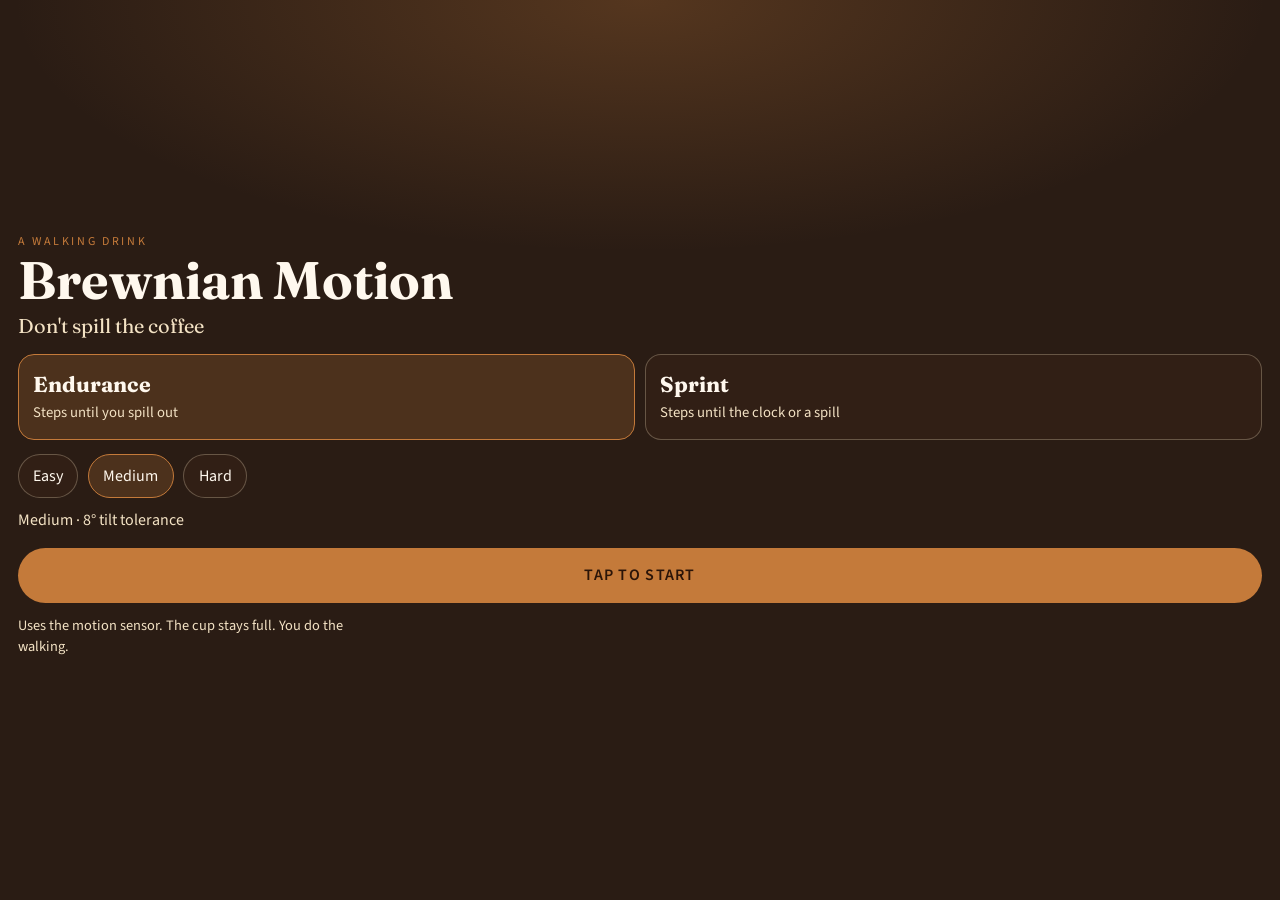
==== coffee/index.html @ e5819803 "Add Brewnian Motion, a phone coffee-carrying game Serve a motion-driven cup at coffee/. The surface " ====
<!doctype html>
<html lang="en">
<head>
  <meta charset="utf-8">
  <meta name="viewport" content="width=device-width, initial-scale=1, viewport-fit=cover">
  <title>Brewnian Motion</title>
  <meta name="description" content="Don't spill the coffee. A phone game on space.example.com.">
  <meta name="theme-color" content="#2a1c14">
  <meta name="color-scheme" content="dark">
  <link rel="preconnect" href="https://fonts.googleapis.com">
  <link rel="preconnect" href="https://fonts.gstatic.com" crossorigin>
  <link href="https://fonts.googleapis.com/css2?family=Fraunces:opsz,wght@9..144,560;9..144,680&family=Source+Sans+3:wght@400;600&display=swap" rel="stylesheet">
  <link rel="stylesheet" href="styles.css">
</head>
<body>
  <section class="gate" id="gate">
    <p class="kicker">A walking drink</p>
    <h1>Brewnian Motion</h1>
    <p class="sub">Don't spill the coffee</p>
    <div class="modes" role="group" aria-label="Mode">
      <button type="button" class="card on" data-mode="endurance">
        <strong>Endurance</strong>
        <span>Steps until you spill out</span>
      </button>
      <button type="button" class="card" data-mode="sprint">
        <strong>Sprint</strong>
        <span>Steps until the clock or a spill</span>
      </button>
    </div>
    <div class="sprint-times" id="sprint-times" hidden>
      <button type="button" data-secs="10" class="on">10s</button>
      <button type="button" data-secs="15">15s</button>
    </div>
    <div class="diffs" role="group" aria-label="Difficulty">
      <button type="button" data-diff="easy">Easy</button>
      <button type="button" data-diff="medium" class="on">Medium</button>
      <button type="button" data-diff="hard">Hard</button>
    </div>
    <p class="hint" id="hint">Medium · 8° tilt tolerance</p>
    <button type="button" class="start" id="start">Tap to start</button>
    <p class="note">Uses the motion sensor. The cup stays full. You do the walking.</p>
  </section>

  <div class="play" id="play" hidden>
    <canvas id="c"></canvas>
    <div class="hud">
      <div>
        <p class="label">Steps</p>
        <p class="steps" id="steps">0</p>
      </div>
      <p class="badge" id="badge">Medium</p>
      <div class="meter-wrap">
        <p class="label">Spill</p>
        <div class="meter"><span id="meter"></span></div>
      </div>
      <p class="timer" id="timer" hidden>10.0</p>
    </div>
    <p class="hold" id="hold">Hold level · keep walking</p>
    <p class="count" id="count" hidden>3</p>
  </div>

  <section class="over" id="over" hidden>
    <p class="kicker">Brewnian Motion</p>
    <h2 id="over-title">Spilled</h2>
    <p class="over-mode" id="over-mode"></p>
    <p class="over-steps" id="over-steps">0</p>
    <p class="over-note" id="over-note"></p>
    <p class="best" id="best"></p>
    <div class="over-actions">
      <button type="button" id="share">Share</button>
      <button type="button" id="again" class="start">Play again</button>
    </div>
  </section>
  <script src="app.js"></script>
</body>
</html>
---- coffee/styles.css ----
:root {
  --foam: #f6efe4;
  --paper: #f3e2c4;
  --caramel: #c47a3a;
  --espresso: #3a2418;
  --ink: #2a1c14;
  --cream: #fff8ee;
  --serif: "Fraunces", Palatino, serif;
  --sans: "Source Sans 3", "Helvetica Neue", sans-serif;
  color-scheme: dark;
}
* { box-sizing: border-box; }
html, body { margin: 0; height: 100%; background: var(--ink); color: var(--cream); font-family: var(--sans); }
button { font: inherit; color: inherit; cursor: pointer; }
[hidden] { display: none !important; }
:focus-visible { outline: 2px solid var(--caramel); outline-offset: 3px; }

.gate, .over {
  min-height: 100%;
  min-height: 100dvh;
  padding: 1.4rem 1.1rem 2rem;
  display: flex;
  flex-direction: column;
  justify-content: center;
  background:
    radial-gradient(70% 40% at 50% 0%, rgba(196, 122, 58, 0.28), transparent 70%),
    var(--ink);
}
.kicker { margin: 0; letter-spacing: 0.22em; text-transform: uppercase; color: var(--caramel); font-size: 12px; }
h1, h2 { margin: 0.2rem 0 0; font-family: var(--serif); font-weight: 680; font-size: clamp(2.2rem, 8vw, 3.3rem); line-height: 1.02; }
.sub { margin: 0.35rem 0 1rem; font-family: var(--serif); font-size: 1.25rem; color: var(--paper); }
.modes, .diffs, .sprint-times, .over-actions { display: flex; gap: 0.6rem; flex-wrap: wrap; }
.card, .diffs button, .sprint-times button, .over-actions button {
  border: 1px solid rgba(243, 226, 196, 0.28);
  background: rgba(58, 36, 24, 0.45);
  border-radius: 16px;
  text-align: left;
}
.card { flex: 1 1 9rem; min-height: 5.4rem; padding: 0.85rem 0.9rem; }
.card strong { display: block; font-family: var(--serif); font-size: 1.35rem; }
.card span { display: block; margin-top: 0.25rem; color: var(--paper); font-size: 0.92rem; }
.card.on, .diffs button.on, .sprint-times button.on { border-color: var(--caramel); background: rgba(196, 122, 58, 0.22); }
.sprint-times { margin-top: 0.7rem; }
.sprint-times button, .diffs button { min-height: 2.7rem; padding: 0 0.9rem; border-radius: 999px; }
.diffs { margin-top: 0.9rem; }
.hint, .note, .best, .over-note, .over-mode { color: var(--paper); }
.hint { margin: 0.7rem 0 0; }
.note { margin: 0.8rem 0 0; font-size: 0.9rem; max-width: 22rem; }
.start {
  margin-top: 1.1rem; min-height: 3.4rem; border: 0; border-radius: 999px;
  background: var(--caramel); color: #2a1408; font-weight: 600; letter-spacing: 0.08em;
  text-transform: uppercase; font-size: 1rem;
}
.play { position: relative; height: 100%; height: 100dvh; overflow: hidden; background: #24180f; touch-action: none; }
#c { position: absolute; inset: 0; width: 100%; height: 100%; display: block; }
.hud {
  position: absolute; top: max(10px, env(safe-area-inset-top)); left: 10px; right: 10px;
  display: flex; align-items: center; gap: 0.7rem;
  padding: 0.55rem 0.75rem; border-radius: 18px;
  background: rgba(42, 28, 20, 0.78); border: 1px solid rgba(243, 226, 196, 0.2);
}
.label { margin: 0; letter-spacing: 0.16em; text-transform: uppercase; font-size: 10px; color: var(--paper); }
.steps { margin: 0; font-family: var(--serif); font-size: 2rem; line-height: 1; }
.badge { margin: 0; padding: 0.25rem 0.55rem; border-radius: 999px; background: rgba(196, 122, 58, 0.3); font-size: 0.85rem; }
.meter-wrap { flex: 1; min-width: 4rem; }
.meter { height: 8px; border-radius: 99px; background: rgba(255, 248, 238, 0.15); overflow: hidden; }
.meter span { display: block; height: 100%; width: 0; background: linear-gradient(90deg, #e7b56a, #8a3d16); }
.timer { margin: 0; font-family: var(--serif); font-size: 1.6rem; }
.hold, .count {
  position: absolute; left: 0; right: 0; text-align: center; margin: 0;
}
.hold { bottom: max(16px, env(safe-area-inset-bottom)); letter-spacing: 0.08em; color: var(--paper); }
.count {
  top: 42%; font-family: var(--serif); font-size: 5rem; color: var(--cream);
  text-shadow: 0 8px 24px rgba(0, 0, 0, 0.35);
}
.over-steps { margin: 0.4rem 0; font-family: var(--serif); font-size: 4.2rem; line-height: 0.9; }
.over-actions { margin-top: 1rem; }
.over-actions button { min-height: 3rem; padding: 0 1rem; }
.over-actions .start { margin-top: 0; }
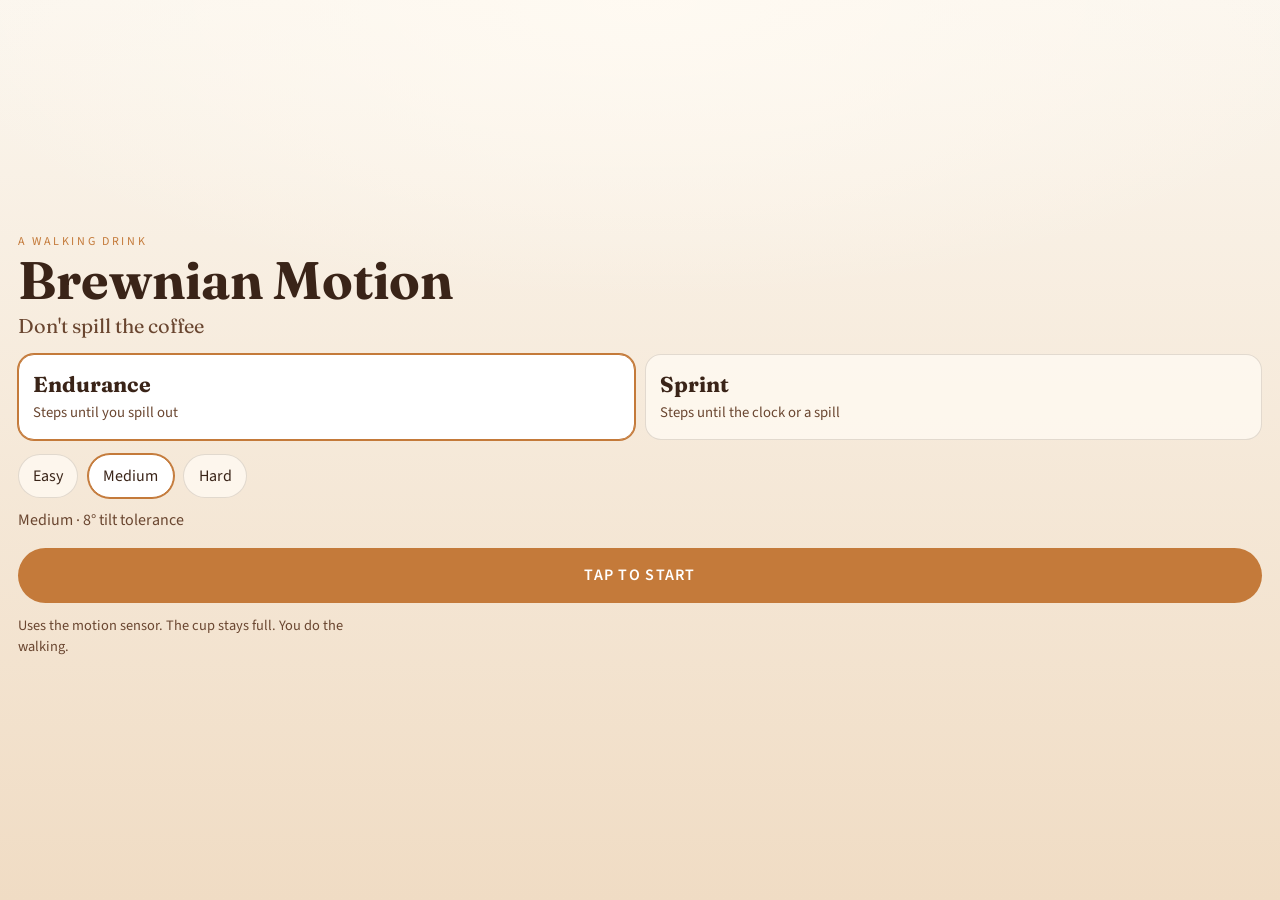
==== commit 96e1260d: "Restyle Brewnian Motion to the light café mockup Bring the page, cup, watercolor stains, printout, H" ====
--- a/coffee/index.html
+++ b/coffee/index.html
@@ -5,8 +5,8 @@
   <meta name="viewport" content="width=device-width, initial-scale=1, viewport-fit=cover">
   <title>Brewnian Motion</title>
   <meta name="description" content="Don't spill the coffee. A phone game on space.example.com.">
-  <meta name="theme-color" content="#2a1c14">
-  <meta name="color-scheme" content="dark">
+  <meta name="theme-color" content="#f6efe4">
+  <meta name="color-scheme" content="light">
   <link rel="preconnect" href="https://fonts.googleapis.com">
   <link rel="preconnect" href="https://fonts.gstatic.com" crossorigin>
   <link href="https://fonts.googleapis.com/css2?family=Fraunces:opsz,wght@9..144,560;9..144,680&family=Source+Sans+3:wght@400;600&display=swap" rel="stylesheet">
@@ -43,34 +43,40 @@
 
   <div class="play" id="play" hidden>
     <canvas id="c"></canvas>
-    <div class="hud">
+    <div class="hud" id="hud">
       <div>
         <p class="label">Steps</p>
         <p class="steps" id="steps">0</p>
       </div>
       <p class="badge" id="badge">Medium</p>
       <div class="meter-wrap">
-        <p class="label">Spill</p>
-        <div class="meter"><span id="meter"></span></div>
+        <div class="meter-head">
+          <p class="label">Spill</p>
+          <span id="spill-pct">0%</span>
+        </div>
+        <div class="meter" aria-hidden="true"><span id="meter"></span></div>
       </div>
-      <p class="timer" id="timer" hidden>10.0</p>
+      <div class="clock" id="clock" hidden>
+        <p class="label">Sprint</p>
+        <p class="timer" id="timer">0:10</p>
+      </div>
     </div>
     <p class="hold" id="hold">Hold level · keep walking</p>
     <p class="count" id="count" hidden>3</p>
+    <section class="over" id="over" hidden>
+      <div class="score">
+        <p class="kicker">Brewnian Motion</p>
+        <p class="over-mode" id="over-mode"></p>
+        <p class="over-steps" id="over-steps">0</p>
+        <p class="over-note" id="over-note"></p>
+        <p class="best" id="best"></p>
+        <div class="over-actions">
+          <button type="button" id="share">Share</button>
+          <button type="button" id="again">Play again</button>
+        </div>
+      </div>
+    </section>
   </div>
-
-  <section class="over" id="over" hidden>
-    <p class="kicker">Brewnian Motion</p>
-    <h2 id="over-title">Spilled</h2>
-    <p class="over-mode" id="over-mode"></p>
-    <p class="over-steps" id="over-steps">0</p>
-    <p class="over-note" id="over-note"></p>
-    <p class="best" id="best"></p>
-    <div class="over-actions">
-      <button type="button" id="share">Share</button>
-      <button type="button" id="again" class="start">Play again</button>
-    </div>
-  </section>
   <script src="app.js"></script>
 </body>
 </html>
--- a/coffee/styles.css
+++ b/coffee/styles.css
@@ -1,21 +1,27 @@
 :root {
-  --foam: #f6efe4;
-  --paper: #f3e2c4;
+  --foam: #fffaf3;
+  --paper: #f7f1e6;
   --caramel: #c47a3a;
   --espresso: #3a2418;
-  --ink: #2a1c14;
+  --latte: #f3e2cc;
   --cream: #fff8ee;
   --serif: "Fraunces", Palatino, serif;
   --sans: "Source Sans 3", "Helvetica Neue", sans-serif;
-  color-scheme: dark;
+  color-scheme: light;
 }
 * { box-sizing: border-box; }
-html, body { margin: 0; height: 100%; background: var(--ink); color: var(--cream); font-family: var(--sans); }
+html, body {
+  margin: 0;
+  height: 100%;
+  background: linear-gradient(180deg, #fbf6ee 0%, #f0dcc4 100%);
+  color: var(--espresso);
+  font-family: var(--sans);
+}
 button { font: inherit; color: inherit; cursor: pointer; }
 [hidden] { display: none !important; }
 :focus-visible { outline: 2px solid var(--caramel); outline-offset: 3px; }
 
-.gate, .over {
+.gate {
   min-height: 100%;
   min-height: 100dvh;
   padding: 1.4rem 1.1rem 2rem;
@@ -23,58 +29,102 @@
   flex-direction: column;
   justify-content: center;
   background:
-    radial-gradient(70% 40% at 50% 0%, rgba(196, 122, 58, 0.28), transparent 70%),
-    var(--ink);
+    radial-gradient(80% 46% at 50% 0%, rgba(255, 250, 242, 0.95), transparent 72%),
+    linear-gradient(180deg, #fbf6ee 0%, #f0dcc4 100%);
+  color: var(--espresso);
 }
 .kicker { margin: 0; letter-spacing: 0.22em; text-transform: uppercase; color: var(--caramel); font-size: 12px; }
-h1, h2 { margin: 0.2rem 0 0; font-family: var(--serif); font-weight: 680; font-size: clamp(2.2rem, 8vw, 3.3rem); line-height: 1.02; }
-.sub { margin: 0.35rem 0 1rem; font-family: var(--serif); font-size: 1.25rem; color: var(--paper); }
+h1, h2 { margin: 0.2rem 0 0; font-family: var(--serif); font-weight: 680; font-size: clamp(2.2rem, 8vw, 3.3rem); line-height: 1.02; color: var(--espresso); }
+.sub { margin: 0.35rem 0 1rem; font-family: var(--serif); font-size: 1.25rem; color: #6a4630; }
 .modes, .diffs, .sprint-times, .over-actions { display: flex; gap: 0.6rem; flex-wrap: wrap; }
-.card, .diffs button, .sprint-times button, .over-actions button {
-  border: 1px solid rgba(243, 226, 196, 0.28);
-  background: rgba(58, 36, 24, 0.45);
+.card, .diffs button, .sprint-times button {
+  border: 1px solid rgba(58, 36, 24, 0.14);
+  background: rgba(255, 250, 243, 0.78);
+  color: var(--espresso);
   border-radius: 16px;
   text-align: left;
 }
 .card { flex: 1 1 9rem; min-height: 5.4rem; padding: 0.85rem 0.9rem; }
 .card strong { display: block; font-family: var(--serif); font-size: 1.35rem; }
-.card span { display: block; margin-top: 0.25rem; color: var(--paper); font-size: 0.92rem; }
-.card.on, .diffs button.on, .sprint-times button.on { border-color: var(--caramel); background: rgba(196, 122, 58, 0.22); }
+.card span { display: block; margin-top: 0.25rem; color: #6a4630; font-size: 0.92rem; }
+.card.on, .diffs button.on, .sprint-times button.on {
+  border-color: var(--caramel);
+  background: #fff;
+  box-shadow: 0 0 0 1px var(--caramel);
+}
 .sprint-times { margin-top: 0.7rem; }
 .sprint-times button, .diffs button { min-height: 2.7rem; padding: 0 0.9rem; border-radius: 999px; }
 .diffs { margin-top: 0.9rem; }
-.hint, .note, .best, .over-note, .over-mode { color: var(--paper); }
+.hint, .note { color: #6a4630; }
 .hint { margin: 0.7rem 0 0; }
 .note { margin: 0.8rem 0 0; font-size: 0.9rem; max-width: 22rem; }
 .start {
   margin-top: 1.1rem; min-height: 3.4rem; border: 0; border-radius: 999px;
-  background: var(--caramel); color: #2a1408; font-weight: 600; letter-spacing: 0.08em;
+  background: var(--caramel); color: #fff; font-weight: 600; letter-spacing: 0.08em;
   text-transform: uppercase; font-size: 1rem;
 }
-.play { position: relative; height: 100%; height: 100dvh; overflow: hidden; background: #24180f; touch-action: none; }
+
+.play { position: relative; height: 100%; height: 100dvh; overflow: hidden; background: #f6ead8; touch-action: none; }
 #c { position: absolute; inset: 0; width: 100%; height: 100%; display: block; }
 .hud {
-  position: absolute; top: max(10px, env(safe-area-inset-top)); left: 10px; right: 10px;
-  display: flex; align-items: center; gap: 0.7rem;
+  position: absolute; z-index: 2; top: max(10px, env(safe-area-inset-top)); left: 10px; right: 10px;
+  display: flex; align-items: center; gap: 0.65rem;
   padding: 0.55rem 0.75rem; border-radius: 18px;
-  background: rgba(42, 28, 20, 0.78); border: 1px solid rgba(243, 226, 196, 0.2);
+  background: rgba(255, 250, 243, 0.92);
+  border: 1px solid rgba(58, 36, 24, 0.1);
+  box-shadow: 0 8px 22px rgba(90, 55, 30, 0.08);
+  color: var(--espresso);
 }
-.label { margin: 0; letter-spacing: 0.16em; text-transform: uppercase; font-size: 10px; color: var(--paper); }
-.steps { margin: 0; font-family: var(--serif); font-size: 2rem; line-height: 1; }
-.badge { margin: 0; padding: 0.25rem 0.55rem; border-radius: 999px; background: rgba(196, 122, 58, 0.3); font-size: 0.85rem; }
-.meter-wrap { flex: 1; min-width: 4rem; }
-.meter { height: 8px; border-radius: 99px; background: rgba(255, 248, 238, 0.15); overflow: hidden; }
-.meter span { display: block; height: 100%; width: 0; background: linear-gradient(90deg, #e7b56a, #8a3d16); }
-.timer { margin: 0; font-family: var(--serif); font-size: 1.6rem; }
-.hold, .count {
-  position: absolute; left: 0; right: 0; text-align: center; margin: 0;
+.label { margin: 0; letter-spacing: 0.16em; text-transform: uppercase; font-size: 10px; color: #8a6244; }
+.steps { margin: 0; font-family: var(--serif); font-size: 2.35rem; line-height: 0.9; color: var(--espresso); }
+.badge {
+  margin: 0; padding: 0.28rem 0.6rem; border-radius: 999px;
+  background: var(--caramel); color: #fff; font-size: 0.82rem; font-weight: 600;
 }
-.hold { bottom: max(16px, env(safe-area-inset-bottom)); letter-spacing: 0.08em; color: var(--paper); }
+.meter-wrap { flex: 1; min-width: 5.5rem; }
+.meter-head { display: flex; justify-content: space-between; align-items: baseline; }
+#spill-pct { font-variant-numeric: tabular-nums; font-size: 0.85rem; color: var(--espresso); font-weight: 600; }
+.meter { height: 9px; margin-top: 0.2rem; border-radius: 99px; background: #efe0cc; overflow: hidden; }
+.meter span { display: block; height: 100%; width: 0; border-radius: inherit; background: linear-gradient(90deg, #e7c27a, #8a4b24); }
+.clock { text-align: right; min-width: 3.2rem; }
+.timer { margin: 0; font-family: var(--serif); font-size: 1.55rem; line-height: 1; font-variant-numeric: tabular-nums; }
+.hold, .count { position: absolute; left: 0; right: 0; text-align: center; margin: 0; z-index: 2; }
+.hold { bottom: max(16px, env(safe-area-inset-bottom)); letter-spacing: 0.08em; color: #6a4630; }
 .count {
-  top: 42%; font-family: var(--serif); font-size: 5rem; color: var(--cream);
-  text-shadow: 0 8px 24px rgba(0, 0, 0, 0.35);
+  top: 38%; font-family: var(--serif); font-size: 5rem; color: var(--espresso);
+  text-shadow: 0 8px 24px rgba(255, 248, 238, 0.8);
 }
-.over-steps { margin: 0.4rem 0; font-family: var(--serif); font-size: 4.2rem; line-height: 0.9; }
-.over-actions { margin-top: 1rem; }
-.over-actions button { min-height: 3rem; padding: 0 1rem; }
-.over-actions .start { margin-top: 0; }
+
+.over {
+  position: absolute; z-index: 4; left: 0; right: 0; bottom: 0;
+  padding: 2.5rem 12px max(12px, env(safe-area-inset-bottom));
+  background: linear-gradient(180deg, rgba(243, 226, 204, 0), rgba(243, 226, 204, 0.72) 28%, rgba(243, 226, 204, 0.88));
+}
+.score {
+  background: var(--foam);
+  color: var(--espresso);
+  border-radius: 22px;
+  padding: 1.15rem 1.15rem 1rem;
+  box-shadow: 0 16px 40px rgba(58, 36, 24, 0.16);
+}
+.over-mode, .over-note, .best { color: #6a4630; }
+.over-mode { margin: 0.35rem 0 0; }
+.over-steps { margin: 0.15rem 0; font-family: var(--serif); font-size: 4.2rem; line-height: 0.9; color: var(--espresso); }
+.over-note { margin: 0.2rem 0; font-family: var(--serif); font-size: 1.15rem; }
+.best { margin: 0.35rem 0 0; }
+.over-actions { margin-top: 0.9rem; }
+.over-actions button { min-height: 3rem; padding: 0 1.1rem; border-radius: 999px; }
+#share {
+  background: transparent;
+  color: var(--espresso);
+  border: 1.5px solid var(--caramel);
+}
+#again {
+  margin: 0;
+  background: var(--caramel);
+  color: #fff;
+  border: 0;
+  font-weight: 600;
+  letter-spacing: 0.06em;
+  text-transform: uppercase;
+}
